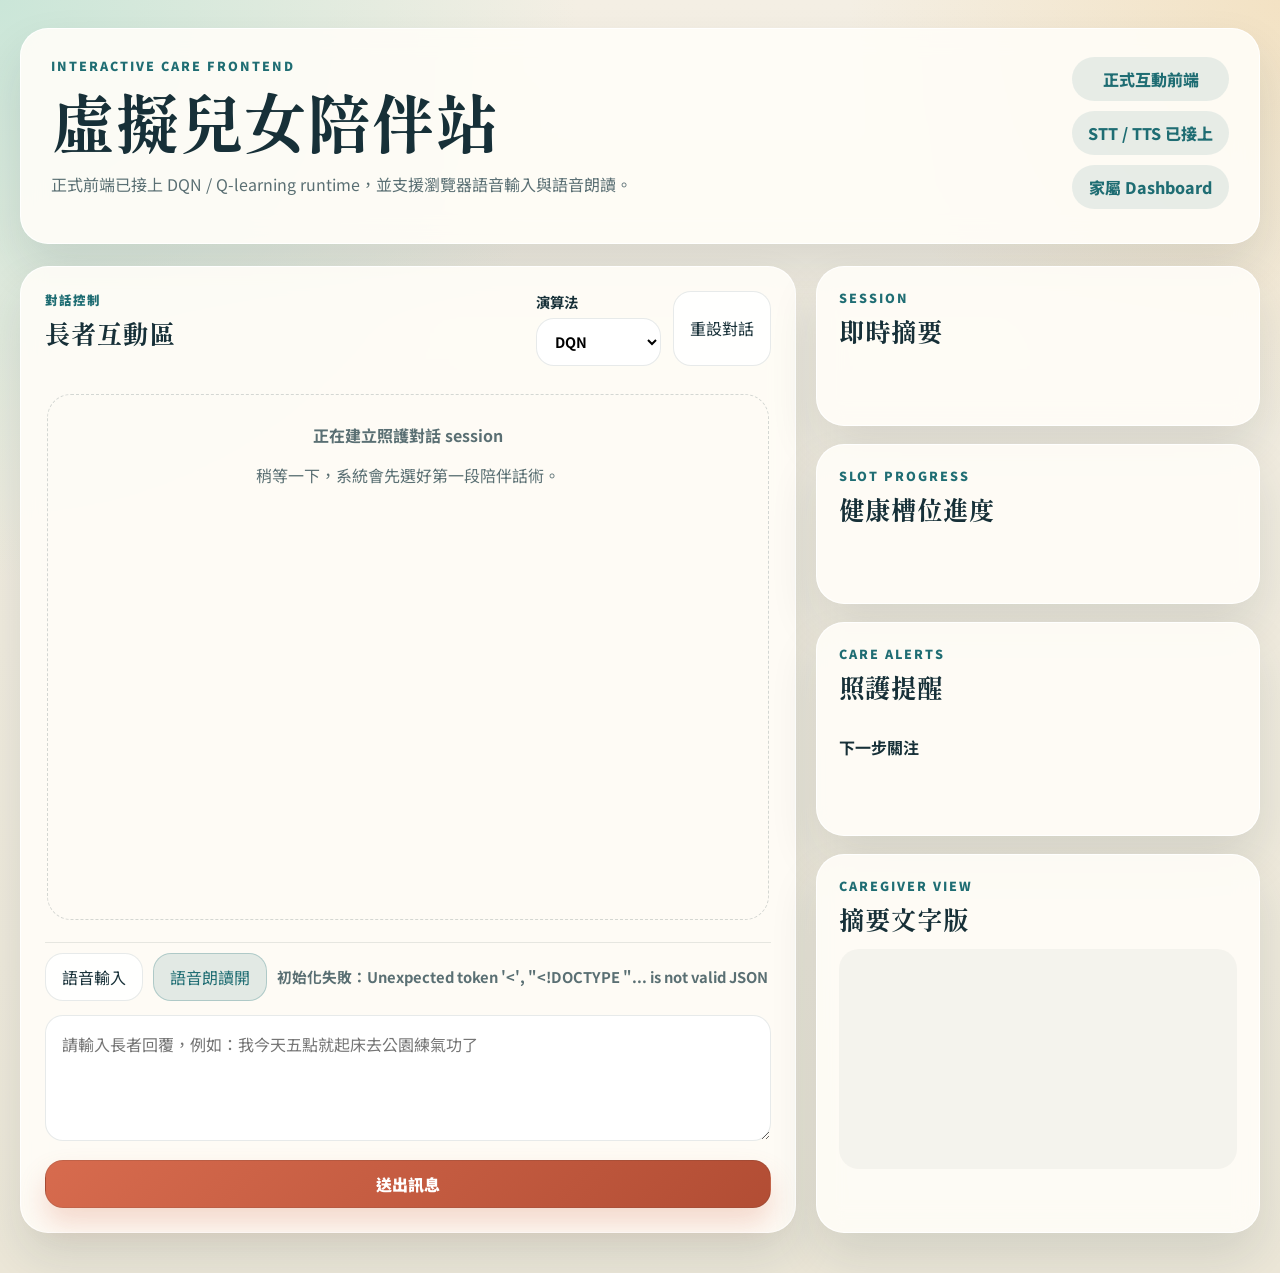
==== care_frontend/index.html @ 42ba1acb "Add interactive care frontend with voice support" ====
<!DOCTYPE html>
<html lang="zh-Hant">
<head>
  <meta charset="UTF-8">
  <meta name="viewport" content="width=device-width, initial-scale=1.0">
  <title>虛擬兒女互動照護前端</title>
  <link rel="preconnect" href="https://fonts.googleapis.com">
  <link rel="preconnect" href="https://fonts.gstatic.com" crossorigin>
  <link href="https://fonts.googleapis.com/css2?family=Noto+Sans+TC:wght@400;500;700;900&family=Shippori+Mincho+B1:wght@600;700;800&display=swap" rel="stylesheet">
  <link rel="stylesheet" href="./styles.css">
</head>
<body>
  <div class="app-shell">
    <header class="hero">
      <div>
        <p class="eyebrow">Interactive Care Frontend</p>
        <h1>虛擬兒女陪伴站</h1>
        <p class="hero-text">
          正式前端已接上 DQN / Q-learning runtime，並支援瀏覽器語音輸入與語音朗讀。
        </p>
      </div>
      <div class="hero-meta">
        <div class="meta-pill">正式互動前端</div>
        <div class="meta-pill">STT / TTS 已接上</div>
        <div class="meta-pill">家屬 Dashboard</div>
      </div>
    </header>

    <main class="layout">
      <section class="chat-panel">
        <div class="panel-head">
          <div>
            <p class="section-label">對話控制</p>
            <h2>長者互動區</h2>
          </div>
          <div class="control-cluster">
            <label class="field">
              <span>演算法</span>
              <select id="algorithm-select">
                <option value="dqn">DQN</option>
                <option value="q_learning">Q-learning</option>
              </select>
            </label>
            <button id="reset-button" class="ghost-button" type="button">重設對話</button>
          </div>
        </div>

        <div id="chat-thread" class="chat-thread" aria-live="polite"></div>

        <div class="composer">
          <div class="composer-tools">
            <button id="listen-button" class="tool-button" type="button">語音輸入</button>
            <button id="speak-toggle" class="tool-button is-active" type="button">語音朗讀開</button>
            <span id="voice-status" class="voice-status">瀏覽器語音待命</span>
          </div>
          <label class="composer-field">
            <span class="visually-hidden">長者輸入</span>
            <textarea id="message-input" rows="3" placeholder="請輸入長者回覆，例如：我今天五點就起床去公園練氣功了"></textarea>
          </label>
          <button id="send-button" class="send-button" type="button">送出訊息</button>
        </div>
      </section>

      <aside class="dashboard">
        <section class="dashboard-card">
          <p class="section-label">Session</p>
          <h2>即時摘要</h2>
          <div id="summary-cards" class="summary-grid"></div>
        </section>

        <section class="dashboard-card">
          <p class="section-label">Slot Progress</p>
          <h2>健康槽位進度</h2>
          <div id="slot-progress" class="slot-stack"></div>
        </section>

        <section class="dashboard-card">
          <p class="section-label">Care Alerts</p>
          <h2>照護提醒</h2>
          <div id="concern-list" class="chip-list"></div>
          <h3 class="subheading">下一步關注</h3>
          <div id="focus-list" class="chip-list"></div>
        </section>

        <section class="dashboard-card">
          <p class="section-label">Caregiver View</p>
          <h2>摘要文字版</h2>
          <pre id="summary-markdown" class="summary-markdown"></pre>
        </section>
      </aside>
    </main>
  </div>

  <script src="./app.js"></script>
</body>
</html>
---- care_frontend/styles.css ----
:root {
  --ink: #173038;
  --ink-soft: #5a6f73;
  --paper: #f7f4ec;
  --paper-strong: #fffdf8;
  --line: rgba(23, 48, 56, 0.1);
  --mint: #c6e5d7;
  --teal: #1f6d73;
  --sun: #efb451;
  --coral: #d76b4e;
  --shadow: 0 24px 48px rgba(23, 48, 56, 0.12);
  --radius: 28px;
}

* {
  box-sizing: border-box;
}

body {
  margin: 0;
  min-height: 100vh;
  font-family: "Noto Sans TC", sans-serif;
  color: var(--ink);
  background:
    radial-gradient(circle at top left, rgba(198, 229, 215, 0.9), transparent 32%),
    radial-gradient(circle at top right, rgba(239, 180, 81, 0.22), transparent 24%),
    linear-gradient(180deg, #f4efe4 0%, #ece7d8 100%);
}

.app-shell {
  max-width: 1480px;
  margin: 0 auto;
  padding: 28px 20px 40px;
}

.hero,
.chat-panel,
.dashboard-card {
  background: rgba(255, 253, 248, 0.9);
  border: 1px solid rgba(255, 255, 255, 0.95);
  border-radius: var(--radius);
  box-shadow: var(--shadow);
  backdrop-filter: blur(12px);
}

.hero {
  display: flex;
  justify-content: space-between;
  gap: 20px;
  padding: 28px 30px;
  margin-bottom: 22px;
}

.eyebrow,
.section-label {
  margin: 0 0 10px;
  letter-spacing: 0.16em;
  text-transform: uppercase;
  font-weight: 900;
  font-size: 0.78rem;
  color: var(--teal);
}

h1,
h2 {
  margin: 0;
  font-family: "Shippori Mincho B1", serif;
  line-height: 1.1;
}

h1 {
  font-size: clamp(2.5rem, 5vw, 4.2rem);
}

h2 {
  font-size: clamp(1.4rem, 2vw, 2rem);
}

.hero-text,
.bubble-body,
.slot-meta,
.summary-markdown,
.voice-status {
  color: var(--ink-soft);
  line-height: 1.7;
}

.hero-meta {
  display: grid;
  align-content: start;
  gap: 10px;
}

.meta-pill,
.chip {
  display: inline-flex;
  align-items: center;
  justify-content: center;
  min-height: 44px;
  padding: 0 16px;
  border-radius: 999px;
  font-weight: 800;
  background: rgba(31, 109, 115, 0.1);
  color: var(--teal);
}

.layout {
  display: grid;
  grid-template-columns: minmax(0, 1.4fr) minmax(360px, 0.8fr);
  gap: 20px;
}

.chat-panel {
  padding: 24px;
  display: grid;
  gap: 18px;
}

.panel-head {
  display: flex;
  justify-content: space-between;
  gap: 16px;
  align-items: start;
}

.control-cluster {
  display: flex;
  gap: 12px;
  flex-wrap: wrap;
  justify-content: flex-end;
}

.field {
  display: grid;
  gap: 6px;
  font-size: 0.9rem;
  font-weight: 700;
}

select,
textarea,
.ghost-button,
.tool-button,
.send-button {
  border: 1px solid var(--line);
  border-radius: 18px;
  font: inherit;
}

select {
  min-height: 48px;
  padding: 0 14px;
  background: #fff;
}

.ghost-button,
.tool-button,
.send-button {
  min-height: 48px;
  padding: 0 16px;
  cursor: pointer;
  transition: transform 180ms ease, box-shadow 180ms ease, background-color 180ms ease;
}

.ghost-button,
.tool-button {
  background: rgba(255, 255, 255, 0.9);
  color: var(--ink);
}

.send-button {
  background: linear-gradient(135deg, var(--coral), #b24d34);
  color: #fff;
  font-weight: 900;
  box-shadow: 0 16px 28px rgba(215, 107, 78, 0.24);
}

.tool-button.is-active {
  background: rgba(31, 109, 115, 0.12);
  color: var(--teal);
  border-color: rgba(31, 109, 115, 0.26);
}

.ghost-button:hover,
.tool-button:hover,
.send-button:hover,
.ghost-button:focus-visible,
.tool-button:focus-visible,
.send-button:focus-visible {
  transform: translateY(-1px);
}

.chat-thread {
  min-height: 540px;
  max-height: 66vh;
  overflow: auto;
  display: grid;
  gap: 14px;
  padding: 10px 2px 4px;
}

.bubble {
  max-width: min(88%, 720px);
  padding: 16px 18px;
  border-radius: 24px;
  border: 1px solid var(--line);
}

.bubble.assistant {
  justify-self: start;
  background:
    linear-gradient(160deg, rgba(198, 229, 215, 0.6), rgba(255, 255, 255, 0.96)),
    #fff;
}

.bubble.user {
  justify-self: end;
  background:
    linear-gradient(160deg, rgba(239, 180, 81, 0.18), rgba(255, 255, 255, 0.98)),
    #fff;
}

.bubble-meta {
  display: flex;
  gap: 8px;
  flex-wrap: wrap;
  margin-bottom: 8px;
  font-size: 0.75rem;
  font-weight: 800;
  text-transform: uppercase;
  letter-spacing: 0.08em;
  color: var(--teal);
}

.bubble-tag {
  padding: 4px 10px;
  border-radius: 999px;
  background: rgba(31, 109, 115, 0.08);
}

.composer {
  display: grid;
  gap: 14px;
  padding-top: 10px;
  border-top: 1px solid var(--line);
}

.composer-tools {
  display: flex;
  gap: 10px;
  align-items: center;
  flex-wrap: wrap;
}

.voice-status {
  font-size: 0.92rem;
  font-weight: 700;
}

.composer-field textarea {
  width: 100%;
  min-height: 126px;
  padding: 16px;
  resize: vertical;
  background: rgba(255, 255, 255, 0.96);
}

.dashboard {
  display: grid;
  gap: 18px;
}

.dashboard-card {
  padding: 22px;
}

.summary-grid {
  display: grid;
  grid-template-columns: repeat(2, minmax(0, 1fr));
  gap: 12px;
  margin-top: 18px;
}

.summary-item {
  padding: 16px;
  border-radius: 20px;
  background: rgba(31, 109, 115, 0.06);
}

.summary-item strong {
  display: block;
  margin-bottom: 6px;
  font-size: 1.7rem;
}

.slot-stack {
  display: grid;
  gap: 14px;
  margin-top: 18px;
}

.slot-card {
  padding: 14px 16px;
  border-radius: 20px;
  background: rgba(255, 255, 255, 0.88);
  border: 1px solid var(--line);
}

.slot-head {
  display: flex;
  justify-content: space-between;
  gap: 12px;
  font-weight: 800;
}

.slot-bar {
  margin: 10px 0 8px;
  height: 12px;
  border-radius: 999px;
  background: rgba(23, 48, 56, 0.08);
  overflow: hidden;
}

.slot-fill {
  height: 100%;
  border-radius: 999px;
  background: linear-gradient(90deg, var(--teal), var(--sun));
}

.chip-list {
  display: flex;
  flex-wrap: wrap;
  gap: 10px;
  margin-top: 14px;
}

.chip.is-warning {
  background: rgba(215, 107, 78, 0.12);
  color: #a5402a;
}

.chip.is-muted {
  background: rgba(90, 111, 115, 0.12);
  color: var(--ink-soft);
}

.subheading {
  margin: 20px 0 0;
  font-size: 1rem;
}

.summary-markdown {
  margin: 16px 0 0;
  padding: 16px;
  min-height: 220px;
  border-radius: 20px;
  background: rgba(23, 48, 56, 0.04);
  white-space: pre-wrap;
}

.empty-state {
  padding: 28px 20px;
  border: 1px dashed rgba(23, 48, 56, 0.18);
  border-radius: 24px;
  text-align: center;
  color: var(--ink-soft);
}

.visually-hidden {
  position: absolute;
  width: 1px;
  height: 1px;
  padding: 0;
  margin: -1px;
  overflow: hidden;
  clip: rect(0, 0, 0, 0);
  white-space: nowrap;
  border: 0;
}

@media (max-width: 1180px) {
  .layout {
    grid-template-columns: 1fr;
  }
}

@media (max-width: 760px) {
  .app-shell {
    padding: 16px 12px 28px;
  }

  .hero,
  .chat-panel,
  .dashboard-card {
    padding: 18px;
  }

  .hero {
    flex-direction: column;
  }

  .panel-head,
  .control-cluster,
  .composer-tools {
    flex-direction: column;
    align-items: stretch;
  }

  .summary-grid {
    grid-template-columns: 1fr;
  }

  .bubble {
    max-width: 100%;
  }
}
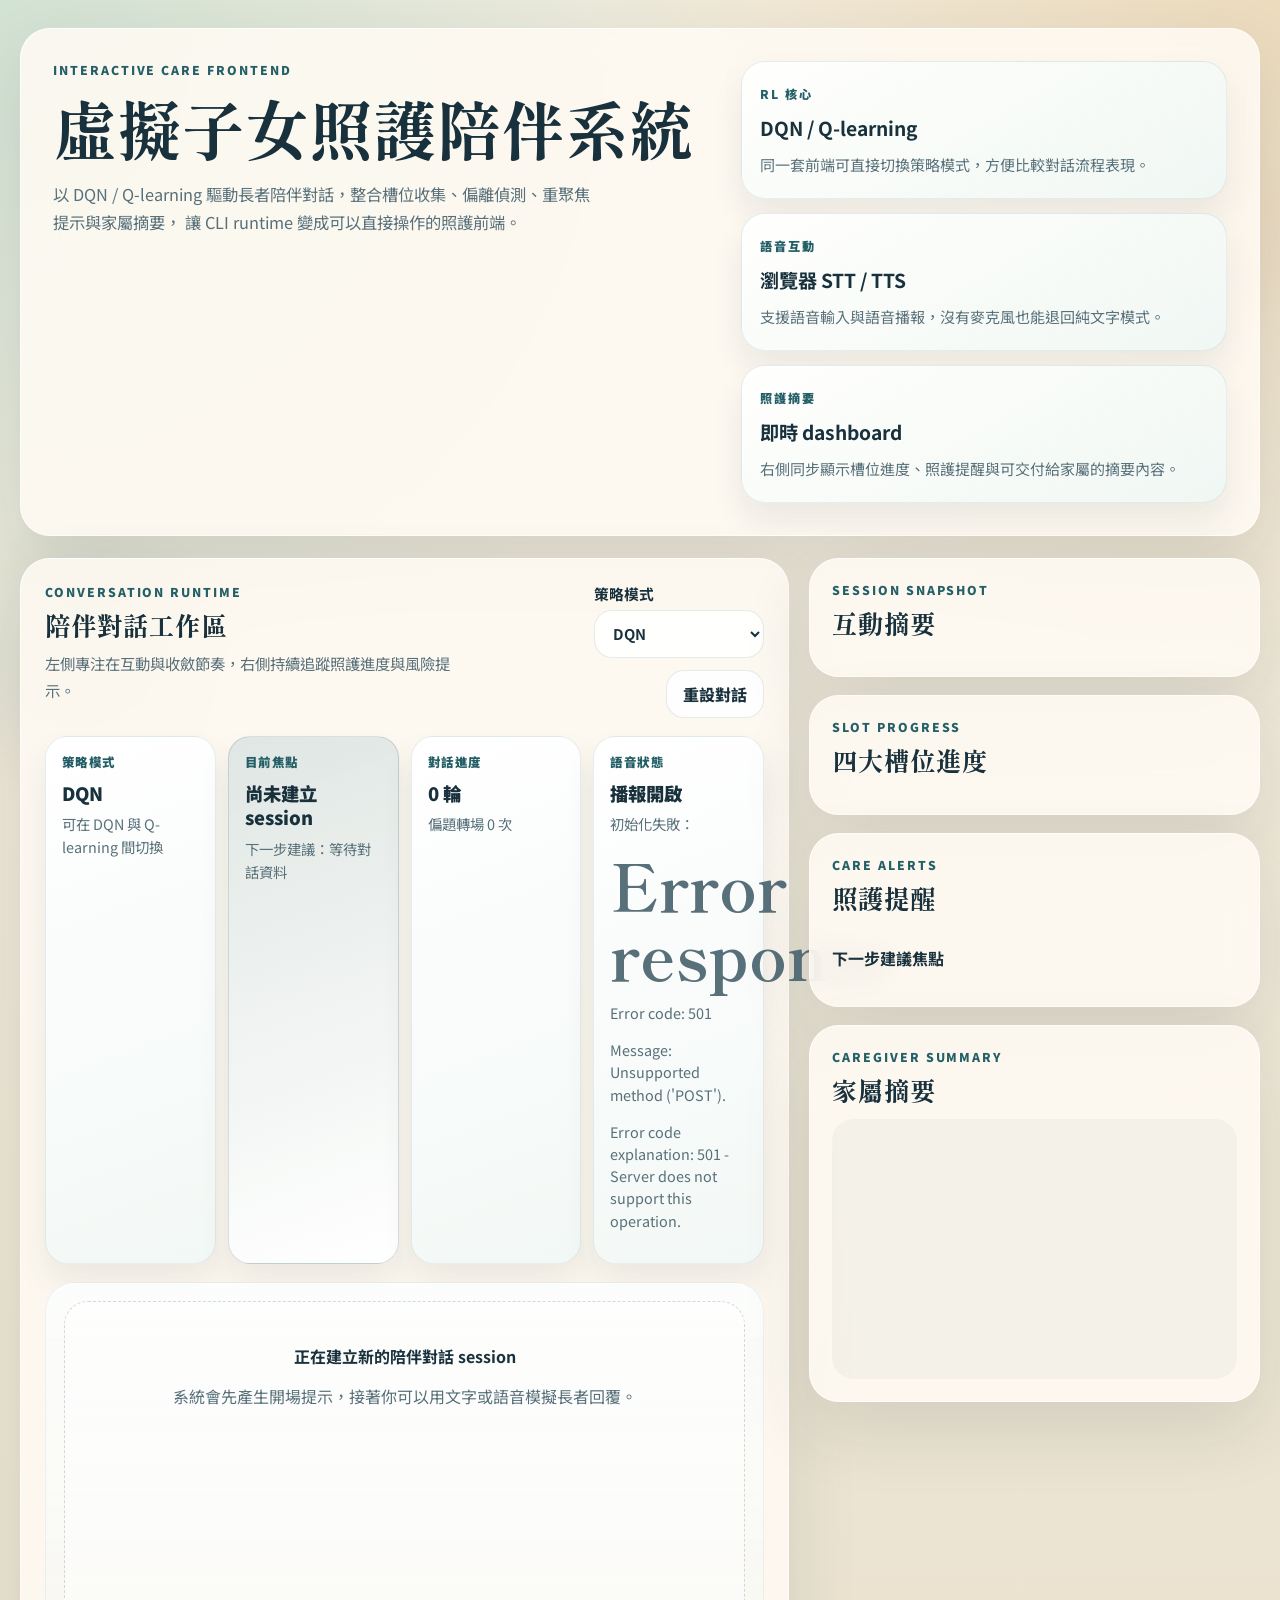
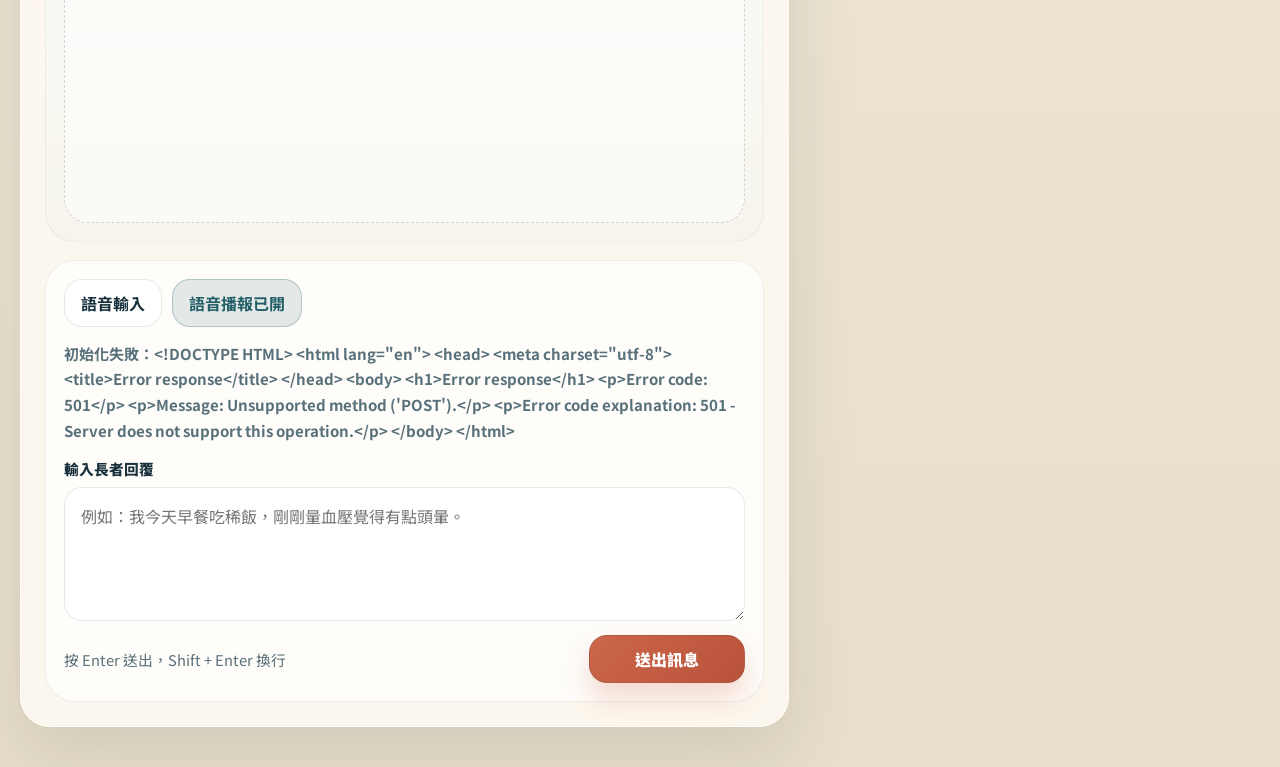
==== commit 2fef72c5: "Refine interactive care frontend layout" ====
--- a/care_frontend/index.html
+++ b/care_frontend/index.html
@@ -3,7 +3,7 @@
 <head>
   <meta charset="UTF-8">
   <meta name="viewport" content="width=device-width, initial-scale=1.0">
-  <title>虛擬兒女互動照護前端</title>
+  <title>虛擬子女照護陪伴系統</title>
   <link rel="preconnect" href="https://fonts.googleapis.com">
   <link rel="preconnect" href="https://fonts.gstatic.com" crossorigin>
   <link href="https://fonts.googleapis.com/css2?family=Noto+Sans+TC:wght@400;500;700;900&family=Shippori+Mincho+B1:wght@600;700;800&display=swap" rel="stylesheet">
@@ -12,30 +12,46 @@
 <body>
   <div class="app-shell">
     <header class="hero">
-      <div>
+      <div class="hero-copy">
         <p class="eyebrow">Interactive Care Frontend</p>
-        <h1>虛擬兒女陪伴站</h1>
+        <h1>虛擬子女照護陪伴系統</h1>
         <p class="hero-text">
-          正式前端已接上 DQN / Q-learning runtime，並支援瀏覽器語音輸入與語音朗讀。
+          以 DQN / Q-learning 驅動長者陪伴對話，整合槽位收集、偏離偵測、重聚焦提示與家屬摘要，
+          讓 CLI runtime 變成可以直接操作的照護前端。
         </p>
       </div>
-      <div class="hero-meta">
-        <div class="meta-pill">正式互動前端</div>
-        <div class="meta-pill">STT / TTS 已接上</div>
-        <div class="meta-pill">家屬 Dashboard</div>
+
+      <div class="hero-highlights">
+        <article class="highlight-card">
+          <span class="highlight-kicker">RL 核心</span>
+          <strong>DQN / Q-learning</strong>
+          <p>同一套前端可直接切換策略模式，方便比較對話流程表現。</p>
+        </article>
+        <article class="highlight-card">
+          <span class="highlight-kicker">語音互動</span>
+          <strong>瀏覽器 STT / TTS</strong>
+          <p>支援語音輸入與語音播報，沒有麥克風也能退回純文字模式。</p>
+        </article>
+        <article class="highlight-card">
+          <span class="highlight-kicker">照護摘要</span>
+          <strong>即時 dashboard</strong>
+          <p>右側同步顯示槽位進度、照護提醒與可交付給家屬的摘要內容。</p>
+        </article>
       </div>
     </header>
 
     <main class="layout">
-      <section class="chat-panel">
+      <section class="chat-panel" aria-label="互動對話區">
         <div class="panel-head">
           <div>
-            <p class="section-label">對話控制</p>
-            <h2>長者互動區</h2>
+            <p class="section-label">Conversation Runtime</p>
+            <h2>陪伴對話工作區</h2>
+            <p class="panel-text">左側專注在互動與收斂節奏，右側持續追蹤照護進度與風險提示。</p>
           </div>
+
           <div class="control-cluster">
-            <label class="field">
-              <span>演算法</span>
+            <label class="field" for="algorithm-select">
+              <span>策略模式</span>
               <select id="algorithm-select">
                 <option value="dqn">DQN</option>
                 <option value="q_learning">Q-learning</option>
@@ -45,32 +61,45 @@
           </div>
         </div>
 
+        <div id="status-band" class="status-band" aria-live="polite"></div>
+
         <div id="chat-thread" class="chat-thread" aria-live="polite"></div>
 
-        <div class="composer">
+        <form id="composer-form" class="composer">
           <div class="composer-tools">
-            <button id="listen-button" class="tool-button" type="button">語音輸入</button>
-            <button id="speak-toggle" class="tool-button is-active" type="button">語音朗讀開</button>
-            <span id="voice-status" class="voice-status">瀏覽器語音待命</span>
+            <div class="tool-group">
+              <button id="listen-button" class="tool-button" type="button" aria-label="開始或停止語音輸入">語音輸入</button>
+              <button id="speak-toggle" class="tool-button is-active" type="button">語音播報已開</button>
+            </div>
+            <span id="voice-status" class="voice-status">語音功能就緒</span>
           </div>
-          <label class="composer-field">
-            <span class="visually-hidden">長者輸入</span>
-            <textarea id="message-input" rows="3" placeholder="請輸入長者回覆，例如：我今天五點就起床去公園練氣功了"></textarea>
+
+          <label class="composer-field" for="message-input">
+            <span>輸入長者回覆</span>
+            <textarea
+              id="message-input"
+              rows="4"
+              placeholder="例如：我今天早餐吃稀飯，剛剛量血壓覺得有點頭暈。"
+            ></textarea>
           </label>
-          <button id="send-button" class="send-button" type="button">送出訊息</button>
-        </div>
+
+          <div class="composer-actions">
+            <p class="composer-note">按 Enter 送出，Shift + Enter 換行</p>
+            <button id="send-button" class="send-button" type="submit">送出訊息</button>
+          </div>
+        </form>
       </section>
 
-      <aside class="dashboard">
+      <aside class="dashboard" aria-label="照護儀表板">
         <section class="dashboard-card">
-          <p class="section-label">Session</p>
-          <h2>即時摘要</h2>
+          <p class="section-label">Session Snapshot</p>
+          <h2>互動摘要</h2>
           <div id="summary-cards" class="summary-grid"></div>
         </section>
 
         <section class="dashboard-card">
           <p class="section-label">Slot Progress</p>
-          <h2>健康槽位進度</h2>
+          <h2>四大槽位進度</h2>
           <div id="slot-progress" class="slot-stack"></div>
         </section>
 
@@ -78,13 +107,13 @@
           <p class="section-label">Care Alerts</p>
           <h2>照護提醒</h2>
           <div id="concern-list" class="chip-list"></div>
-          <h3 class="subheading">下一步關注</h3>
+          <h3 class="subheading">下一步建議焦點</h3>
           <div id="focus-list" class="chip-list"></div>
         </section>
 
         <section class="dashboard-card">
-          <p class="section-label">Caregiver View</p>
-          <h2>摘要文字版</h2>
+          <p class="section-label">Caregiver Summary</p>
+          <h2>家屬摘要</h2>
           <pre id="summary-markdown" class="summary-markdown"></pre>
         </section>
       </aside>
--- a/care_frontend/styles.css
+++ b/care_frontend/styles.css
@@ -1,19 +1,32 @@
 :root {
-  --ink: #173038;
-  --ink-soft: #5a6f73;
-  --paper: #f7f4ec;
-  --paper-strong: #fffdf8;
-  --line: rgba(23, 48, 56, 0.1);
-  --mint: #c6e5d7;
-  --teal: #1f6d73;
-  --sun: #efb451;
-  --coral: #d76b4e;
-  --shadow: 0 24px 48px rgba(23, 48, 56, 0.12);
-  --radius: 28px;
+  --bg: #f2ecde;
+  --bg-deep: #e8dfca;
+  --surface: rgba(255, 251, 244, 0.86);
+  --surface-strong: #fffdf8;
+  --surface-tint: rgba(242, 248, 245, 0.92);
+  --ink: #18313c;
+  --ink-soft: #58707a;
+  --teal: #245f67;
+  --teal-deep: #153f46;
+  --sage: #cfe1d2;
+  --amber: #d79d45;
+  --coral: #cb674a;
+  --line: rgba(24, 49, 60, 0.1);
+  --line-strong: rgba(24, 49, 60, 0.16);
+  --shadow-lg: 0 28px 70px rgba(24, 49, 60, 0.12);
+  --shadow-md: 0 18px 32px rgba(24, 49, 60, 0.08);
+  --radius-xl: 30px;
+  --radius-lg: 24px;
+  --radius-md: 18px;
+  --radius-sm: 14px;
 }
 
 * {
   box-sizing: border-box;
+}
+
+html {
+  color-scheme: light;
 }
 
 body {
@@ -22,13 +35,42 @@
   font-family: "Noto Sans TC", sans-serif;
   color: var(--ink);
   background:
-    radial-gradient(circle at top left, rgba(198, 229, 215, 0.9), transparent 32%),
-    radial-gradient(circle at top right, rgba(239, 180, 81, 0.22), transparent 24%),
-    linear-gradient(180deg, #f4efe4 0%, #ece7d8 100%);
+    radial-gradient(circle at 0% 0%, rgba(207, 225, 210, 0.92), transparent 28%),
+    radial-gradient(circle at 100% 0%, rgba(215, 157, 69, 0.22), transparent 26%),
+    linear-gradient(180deg, var(--bg) 0%, var(--bg-deep) 100%);
+}
+
+body::before,
+body::after {
+  content: "";
+  position: fixed;
+  inset: auto;
+  pointer-events: none;
+  z-index: 0;
+}
+
+body::before {
+  top: 120px;
+  right: -40px;
+  width: 240px;
+  height: 240px;
+  border-radius: 50%;
+  background: radial-gradient(circle, rgba(203, 103, 74, 0.08), transparent 68%);
+}
+
+body::after {
+  bottom: 80px;
+  left: -80px;
+  width: 320px;
+  height: 320px;
+  border-radius: 50%;
+  background: radial-gradient(circle, rgba(36, 95, 103, 0.08), transparent 70%);
 }
 
 .app-shell {
-  max-width: 1480px;
+  position: relative;
+  z-index: 1;
+  max-width: 1460px;
   margin: 0 auto;
   padding: 28px 20px 40px;
 }
@@ -36,28 +78,34 @@
 .hero,
 .chat-panel,
 .dashboard-card {
-  background: rgba(255, 253, 248, 0.9);
-  border: 1px solid rgba(255, 255, 255, 0.95);
-  border-radius: var(--radius);
-  box-shadow: var(--shadow);
-  backdrop-filter: blur(12px);
+  border: 1px solid rgba(255, 255, 255, 0.72);
+  border-radius: var(--radius-xl);
+  background: var(--surface);
+  box-shadow: var(--shadow-lg);
+  backdrop-filter: blur(16px);
 }
 
 .hero {
-  display: flex;
-  justify-content: space-between;
-  gap: 20px;
-  padding: 28px 30px;
+  display: grid;
+  grid-template-columns: minmax(0, 1.3fr) minmax(360px, 0.95fr);
+  gap: 24px;
+  padding: 32px;
   margin-bottom: 22px;
+  overflow: hidden;
+}
+
+.hero-copy {
+  max-width: 760px;
 }
 
 .eyebrow,
-.section-label {
-  margin: 0 0 10px;
+.section-label,
+.highlight-kicker {
+  margin: 0;
   letter-spacing: 0.16em;
   text-transform: uppercase;
   font-weight: 900;
-  font-size: 0.78rem;
+  font-size: 0.76rem;
   color: var(--teal);
 }
 
@@ -65,49 +113,69 @@
 h2 {
   margin: 0;
   font-family: "Shippori Mincho B1", serif;
-  line-height: 1.1;
+  line-height: 1.08;
 }
 
 h1 {
-  font-size: clamp(2.5rem, 5vw, 4.2rem);
+  margin-top: 14px;
+  font-size: clamp(2.6rem, 5vw, 4.4rem);
 }
 
 h2 {
-  font-size: clamp(1.4rem, 2vw, 2rem);
+  margin-top: 10px;
+  font-size: clamp(1.55rem, 2vw, 2.15rem);
 }
 
 .hero-text,
+.panel-text,
 .bubble-body,
 .slot-meta,
 .summary-markdown,
-.voice-status {
+.voice-status,
+.highlight-card p,
+.summary-item span {
   color: var(--ink-soft);
-  line-height: 1.7;
-}
-
-.hero-meta {
-  display: grid;
+  line-height: 1.72;
+}
+
+.hero-text {
+  max-width: 60ch;
+  margin: 18px 0 0;
+  font-size: 1.02rem;
+}
+
+.hero-highlights {
+  display: grid;
+  gap: 14px;
   align-content: start;
-  gap: 10px;
-}
-
-.meta-pill,
-.chip {
-  display: inline-flex;
-  align-items: center;
-  justify-content: center;
-  min-height: 44px;
-  padding: 0 16px;
-  border-radius: 999px;
-  font-weight: 800;
-  background: rgba(31, 109, 115, 0.1);
-  color: var(--teal);
+}
+
+.highlight-card {
+  padding: 18px 18px 20px;
+  border-radius: var(--radius-lg);
+  background:
+    linear-gradient(150deg, rgba(255, 255, 255, 0.82), rgba(240, 247, 243, 0.96)),
+    var(--surface-strong);
+  border: 1px solid rgba(36, 95, 103, 0.1);
+  box-shadow: var(--shadow-md);
+}
+
+.highlight-card strong {
+  display: block;
+  margin-top: 10px;
+  font-size: 1.2rem;
+}
+
+.highlight-card p {
+  margin: 10px 0 0;
+  font-size: 0.94rem;
 }
 
 .layout {
   display: grid;
-  grid-template-columns: minmax(0, 1.4fr) minmax(360px, 0.8fr);
+  grid-template-columns: minmax(0, 1.45fr) minmax(350px, 0.85fr);
   gap: 20px;
+  align-items: start;
 }
 
 .chat-panel {
@@ -119,8 +187,14 @@
 .panel-head {
   display: flex;
   justify-content: space-between;
+  align-items: start;
   gap: 16px;
-  align-items: start;
+}
+
+.panel-text {
+  margin: 12px 0 0;
+  max-width: 52ch;
+  font-size: 0.96rem;
 }
 
 .control-cluster {
@@ -128,12 +202,13 @@
   gap: 12px;
   flex-wrap: wrap;
   justify-content: flex-end;
+  align-items: end;
 }
 
 .field {
   display: grid;
   gap: 6px;
-  font-size: 0.9rem;
+  font-size: 0.92rem;
   font-weight: 700;
 }
 
@@ -143,23 +218,30 @@
 .tool-button,
 .send-button {
   border: 1px solid var(--line);
-  border-radius: 18px;
+  border-radius: var(--radius-md);
   font: inherit;
 }
 
-select {
-  min-height: 48px;
-  padding: 0 14px;
-  background: #fff;
-}
-
+select,
 .ghost-button,
 .tool-button,
 .send-button {
   min-height: 48px;
+}
+
+select {
+  min-width: 170px;
+  padding: 0 14px;
+  background: rgba(255, 255, 255, 0.98);
+  color: var(--ink);
+}
+
+.ghost-button,
+.tool-button,
+.send-button {
   padding: 0 16px;
   cursor: pointer;
-  transition: transform 180ms ease, box-shadow 180ms ease, background-color 180ms ease;
+  transition: transform 180ms ease, box-shadow 180ms ease, border-color 180ms ease, background-color 180ms ease;
 }
 
 .ghost-button,
@@ -168,17 +250,26 @@
   color: var(--ink);
 }
 
+.ghost-button {
+  font-weight: 800;
+}
+
+.tool-button {
+  font-weight: 700;
+}
+
+.tool-button.is-active {
+  background: rgba(36, 95, 103, 0.12);
+  color: var(--teal);
+  border-color: rgba(36, 95, 103, 0.28);
+}
+
 .send-button {
-  background: linear-gradient(135deg, var(--coral), #b24d34);
+  min-width: 156px;
+  background: linear-gradient(135deg, var(--coral), #b9523a);
   color: #fff;
   font-weight: 900;
-  box-shadow: 0 16px 28px rgba(215, 107, 78, 0.24);
-}
-
-.tool-button.is-active {
-  background: rgba(31, 109, 115, 0.12);
-  color: var(--teal);
-  border-color: rgba(31, 109, 115, 0.26);
+  box-shadow: 0 16px 28px rgba(203, 103, 74, 0.24);
 }
 
 .ghost-button:hover,
@@ -188,15 +279,91 @@
 .tool-button:focus-visible,
 .send-button:focus-visible {
   transform: translateY(-1px);
+  box-shadow: 0 12px 24px rgba(24, 49, 60, 0.08);
+}
+
+select:focus-visible,
+textarea:focus-visible,
+.ghost-button:focus-visible,
+.tool-button:focus-visible,
+.send-button:focus-visible {
+  outline: 3px solid rgba(36, 95, 103, 0.18);
+  outline-offset: 2px;
+}
+
+.ghost-button:disabled,
+.tool-button:disabled,
+.send-button:disabled,
+select:disabled,
+textarea:disabled {
+  cursor: not-allowed;
+  opacity: 0.6;
+  transform: none;
+  box-shadow: none;
+}
+
+.status-band {
+  display: grid;
+  grid-template-columns: repeat(4, minmax(0, 1fr));
+  gap: 12px;
+}
+
+.status-card {
+  min-height: 110px;
+  padding: 16px;
+  border-radius: 22px;
+  border: 1px solid rgba(36, 95, 103, 0.1);
+  background:
+    linear-gradient(160deg, rgba(255, 255, 255, 0.96), rgba(242, 248, 245, 0.96)),
+    var(--surface-strong);
+  box-shadow: var(--shadow-md);
+}
+
+.status-card.is-emphasis {
+  background:
+    linear-gradient(160deg, rgba(36, 95, 103, 0.14), rgba(255, 255, 255, 0.96)),
+    var(--surface-strong);
+  border-color: rgba(36, 95, 103, 0.18);
+}
+
+.status-label {
+  display: block;
+  font-size: 0.78rem;
+  font-weight: 900;
+  letter-spacing: 0.12em;
+  text-transform: uppercase;
+  color: var(--teal);
+}
+
+.status-value {
+  display: block;
+  margin-top: 10px;
+  font-size: 1.15rem;
+  font-weight: 900;
+  line-height: 1.35;
+}
+
+.status-detail {
+  display: block;
+  margin-top: 8px;
+  color: var(--ink-soft);
+  line-height: 1.55;
+  font-size: 0.9rem;
 }
 
 .chat-thread {
-  min-height: 540px;
-  max-height: 66vh;
+  min-height: 560px;
+  max-height: 67vh;
   overflow: auto;
   display: grid;
   gap: 14px;
-  padding: 10px 2px 4px;
+  padding: 18px;
+  border-radius: var(--radius-xl);
+  background:
+    linear-gradient(180deg, rgba(255, 255, 255, 0.76), rgba(247, 244, 236, 0.9)),
+    var(--surface-tint);
+  border: 1px solid rgba(24, 49, 60, 0.06);
+  box-shadow: inset 0 1px 0 rgba(255, 255, 255, 0.9);
 }
 
 .bubble {
@@ -204,70 +371,105 @@
   padding: 16px 18px;
   border-radius: 24px;
   border: 1px solid var(--line);
+  box-shadow: 0 12px 24px rgba(24, 49, 60, 0.05);
 }
 
 .bubble.assistant {
   justify-self: start;
   background:
-    linear-gradient(160deg, rgba(198, 229, 215, 0.6), rgba(255, 255, 255, 0.96)),
+    linear-gradient(160deg, rgba(207, 225, 210, 0.54), rgba(255, 255, 255, 0.96)),
     #fff;
 }
 
 .bubble.user {
   justify-self: end;
   background:
-    linear-gradient(160deg, rgba(239, 180, 81, 0.18), rgba(255, 255, 255, 0.98)),
+    linear-gradient(160deg, rgba(215, 157, 69, 0.18), rgba(255, 255, 255, 0.98)),
     #fff;
 }
 
 .bubble-meta {
   display: flex;
+  flex-wrap: wrap;
   gap: 8px;
+  margin-bottom: 10px;
+}
+
+.bubble-tag {
+  display: inline-flex;
+  align-items: center;
+  min-height: 28px;
+  padding: 0 10px;
+  border-radius: 999px;
+  background: rgba(36, 95, 103, 0.08);
+  color: var(--teal);
+  font-size: 0.74rem;
+  font-weight: 800;
+  letter-spacing: 0.04em;
+}
+
+.bubble-body {
+  white-space: pre-wrap;
+}
+
+.composer {
+  display: grid;
+  gap: 14px;
+  padding: 18px;
+  border-radius: var(--radius-xl);
+  background: rgba(255, 255, 255, 0.72);
+  border: 1px solid rgba(24, 49, 60, 0.08);
+}
+
+.composer-tools,
+.composer-actions {
+  display: flex;
+  align-items: center;
+  justify-content: space-between;
+  gap: 14px;
   flex-wrap: wrap;
-  margin-bottom: 8px;
-  font-size: 0.75rem;
-  font-weight: 800;
-  text-transform: uppercase;
-  letter-spacing: 0.08em;
-  color: var(--teal);
-}
-
-.bubble-tag {
-  padding: 4px 10px;
-  border-radius: 999px;
-  background: rgba(31, 109, 115, 0.08);
-}
-
-.composer {
-  display: grid;
-  gap: 14px;
-  padding-top: 10px;
-  border-top: 1px solid var(--line);
-}
-
-.composer-tools {
+}
+
+.tool-group {
   display: flex;
   gap: 10px;
-  align-items: center;
   flex-wrap: wrap;
 }
 
 .voice-status {
+  font-size: 0.94rem;
+  font-weight: 700;
+}
+
+.composer-field {
+  display: grid;
+  gap: 8px;
+}
+
+.composer-field span {
   font-size: 0.92rem;
-  font-weight: 700;
+  font-weight: 800;
 }
 
 .composer-field textarea {
   width: 100%;
-  min-height: 126px;
+  min-height: 134px;
   padding: 16px;
   resize: vertical;
   background: rgba(255, 255, 255, 0.96);
+  color: var(--ink);
+}
+
+.composer-note {
+  margin: 0;
+  color: var(--ink-soft);
+  font-size: 0.92rem;
 }
 
 .dashboard {
   display: grid;
   gap: 18px;
+  align-content: start;
 }
 
 .dashboard-card {
@@ -284,13 +486,22 @@
 .summary-item {
   padding: 16px;
   border-radius: 20px;
-  background: rgba(31, 109, 115, 0.06);
+  background:
+    linear-gradient(180deg, rgba(36, 95, 103, 0.08), rgba(255, 255, 255, 0.9)),
+    var(--surface-strong);
+  border: 1px solid rgba(24, 49, 60, 0.06);
 }
 
 .summary-item strong {
   display: block;
-  margin-bottom: 6px;
-  font-size: 1.7rem;
+  font-size: 1.55rem;
+  line-height: 1.2;
+}
+
+.summary-item span {
+  display: block;
+  margin-top: 6px;
+  font-size: 0.92rem;
 }
 
 .slot-stack {
@@ -300,31 +511,32 @@
 }
 
 .slot-card {
-  padding: 14px 16px;
-  border-radius: 20px;
+  padding: 16px;
+  border-radius: 22px;
   background: rgba(255, 255, 255, 0.88);
   border: 1px solid var(--line);
+  box-shadow: 0 10px 20px rgba(24, 49, 60, 0.04);
 }
 
 .slot-head {
   display: flex;
   justify-content: space-between;
   gap: 12px;
-  font-weight: 800;
+  font-weight: 900;
 }
 
 .slot-bar {
-  margin: 10px 0 8px;
+  margin: 12px 0 10px;
   height: 12px;
   border-radius: 999px;
-  background: rgba(23, 48, 56, 0.08);
+  background: rgba(24, 49, 60, 0.08);
   overflow: hidden;
 }
 
 .slot-fill {
   height: 100%;
   border-radius: 999px;
-  background: linear-gradient(90deg, var(--teal), var(--sun));
+  background: linear-gradient(90deg, var(--teal), var(--amber));
 }
 
 .chip-list {
@@ -334,13 +546,23 @@
   margin-top: 14px;
 }
 
+.chip {
+  display: inline-flex;
+  align-items: center;
+  min-height: 40px;
+  padding: 0 14px;
+  border-radius: 999px;
+  font-weight: 800;
+  line-height: 1.4;
+}
+
 .chip.is-warning {
-  background: rgba(215, 107, 78, 0.12);
-  color: #a5402a;
+  background: rgba(203, 103, 74, 0.12);
+  color: #9b3d25;
 }
 
 .chip.is-muted {
-  background: rgba(90, 111, 115, 0.12);
+  background: rgba(88, 112, 122, 0.12);
   color: var(--ink-soft);
 }
 
@@ -351,19 +573,28 @@
 
 .summary-markdown {
   margin: 16px 0 0;
-  padding: 16px;
-  min-height: 220px;
-  border-radius: 20px;
-  background: rgba(23, 48, 56, 0.04);
+  min-height: 260px;
+  padding: 18px;
+  border-radius: 22px;
+  background: rgba(24, 49, 60, 0.04);
   white-space: pre-wrap;
+  font-family: "Noto Sans TC", sans-serif;
+  font-size: 0.94rem;
 }
 
 .empty-state {
-  padding: 28px 20px;
-  border: 1px dashed rgba(23, 48, 56, 0.18);
+  padding: 42px 20px;
+  border: 1px dashed rgba(24, 49, 60, 0.18);
   border-radius: 24px;
   text-align: center;
   color: var(--ink-soft);
+  background: rgba(255, 255, 255, 0.48);
+}
+
+.empty-state strong {
+  display: block;
+  margin-bottom: 8px;
+  color: var(--ink);
 }
 
 .visually-hidden {
@@ -378,8 +609,18 @@
   border: 0;
 }
 
-@media (max-width: 1180px) {
+@media (max-width: 1240px) {
   .layout {
+    grid-template-columns: 1fr;
+  }
+
+  .status-band {
+    grid-template-columns: repeat(2, minmax(0, 1fr));
+  }
+}
+
+@media (max-width: 980px) {
+  .hero {
     grid-template-columns: 1fr;
   }
 }
@@ -395,22 +636,39 @@
     padding: 18px;
   }
 
-  .hero {
-    flex-direction: column;
-  }
-
   .panel-head,
   .control-cluster,
-  .composer-tools {
+  .composer-tools,
+  .composer-actions {
     flex-direction: column;
     align-items: stretch;
   }
 
+  .status-band,
   .summary-grid {
     grid-template-columns: 1fr;
   }
 
+  .chat-thread {
+    min-height: 460px;
+    padding: 14px;
+  }
+
   .bubble {
     max-width: 100%;
   }
-}
+
+  .send-button {
+    width: 100%;
+  }
+}
+
+@media (prefers-reduced-motion: reduce) {
+  *,
+  *::before,
+  *::after {
+    scroll-behavior: auto !important;
+    transition-duration: 0s !important;
+    animation-duration: 0s !important;
+  }
+}
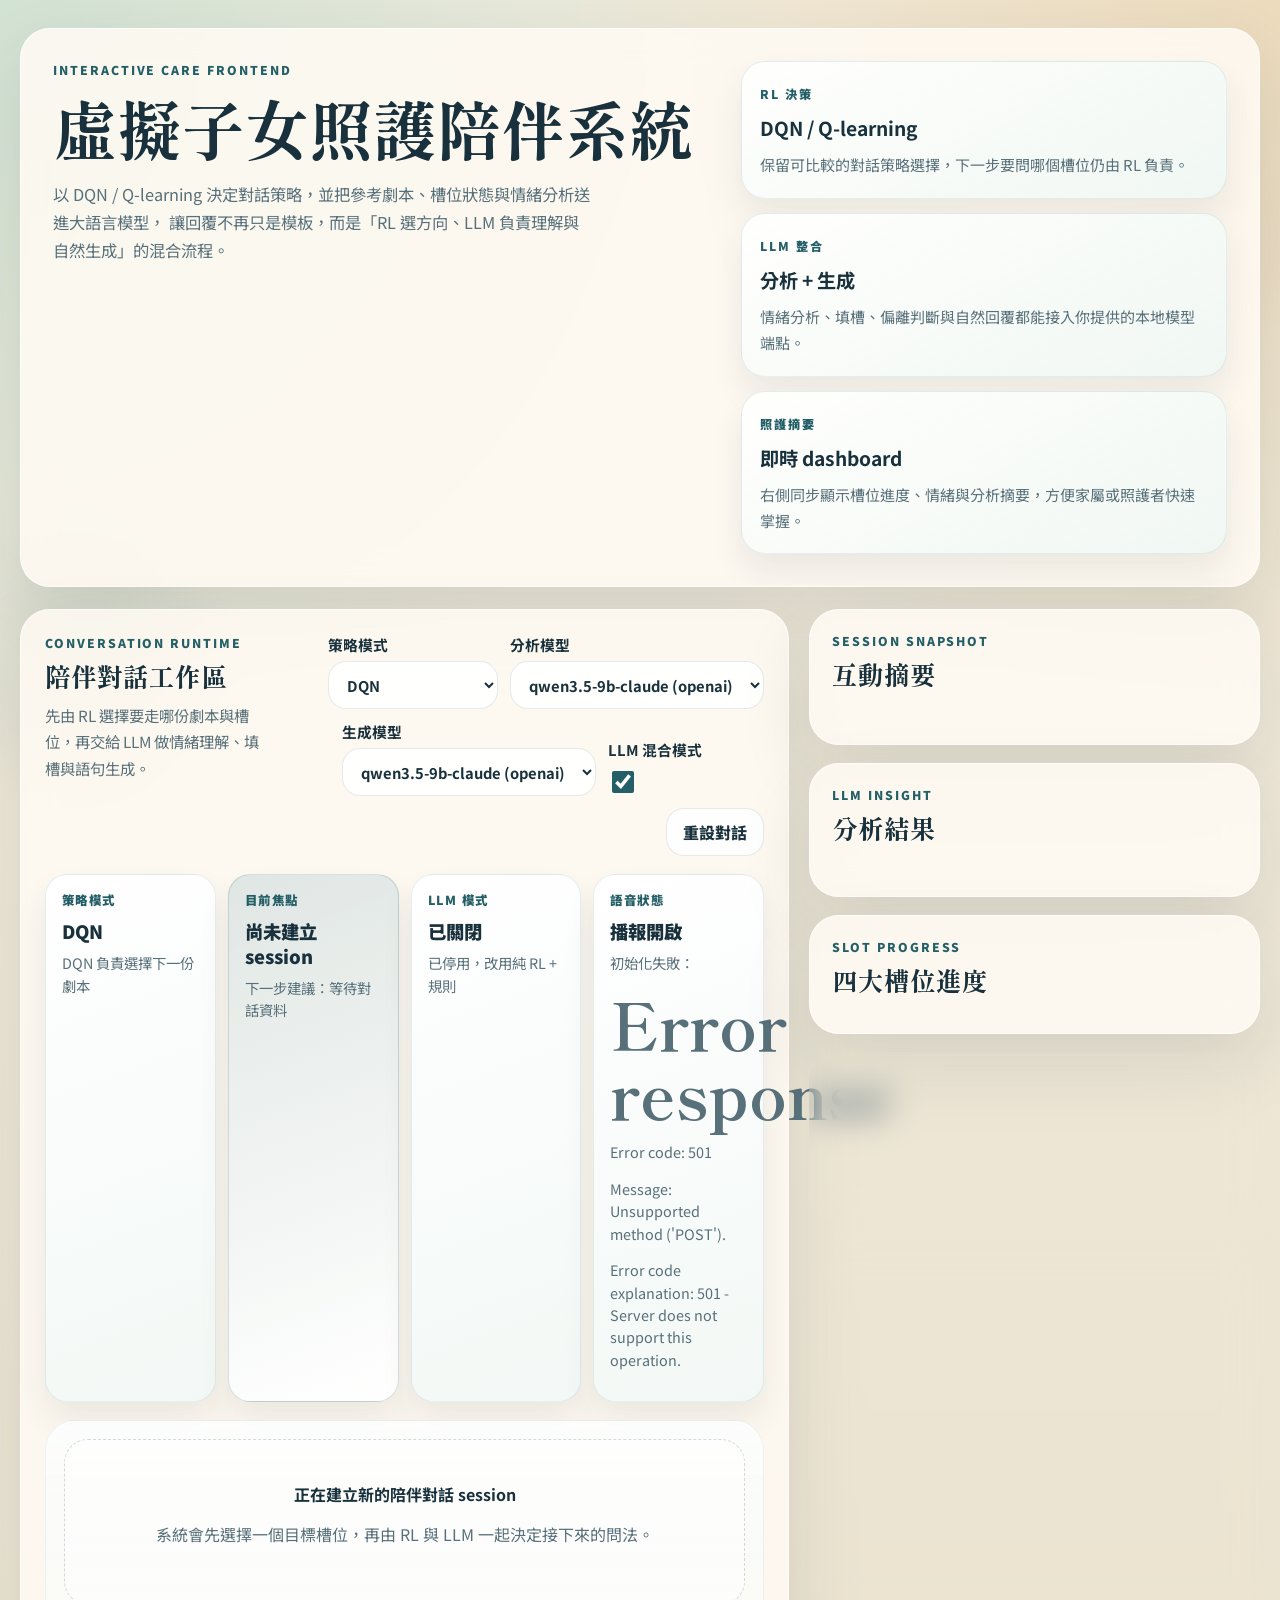
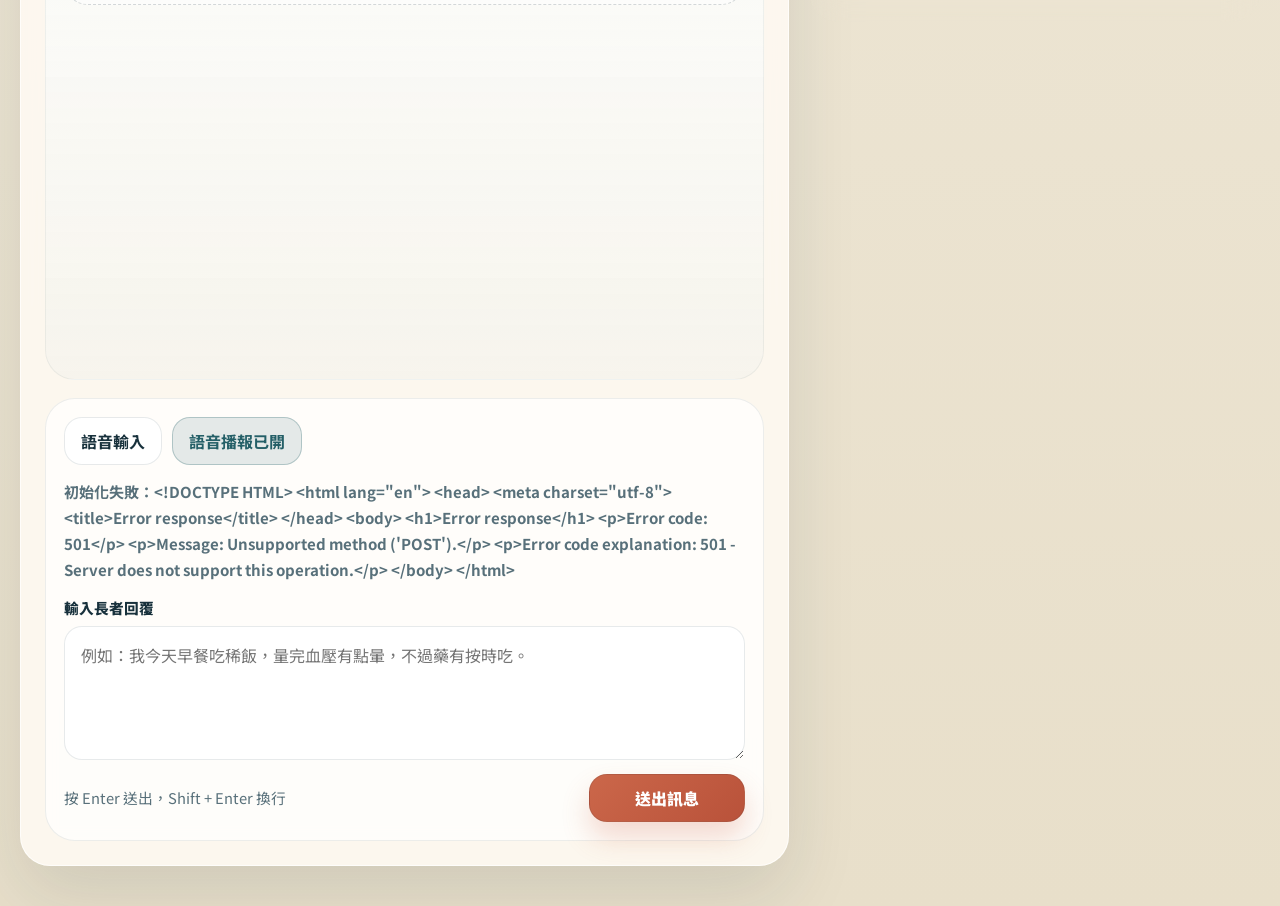
==== commit 23dcbb6e: "Integrate hybrid LLM dialogue flow" ====
--- a/care_frontend/index.html
+++ b/care_frontend/index.html
@@ -16,26 +16,26 @@
         <p class="eyebrow">Interactive Care Frontend</p>
         <h1>虛擬子女照護陪伴系統</h1>
         <p class="hero-text">
-          以 DQN / Q-learning 驅動長者陪伴對話，整合槽位收集、偏離偵測、重聚焦提示與家屬摘要，
-          讓 CLI runtime 變成可以直接操作的照護前端。
+          以 DQN / Q-learning 決定對話策略，並把參考劇本、槽位狀態與情緒分析送進大語言模型，
+          讓回覆不再只是模板，而是「RL 選方向、LLM 負責理解與自然生成」的混合流程。
         </p>
       </div>
 
       <div class="hero-highlights">
         <article class="highlight-card">
-          <span class="highlight-kicker">RL 核心</span>
+          <span class="highlight-kicker">RL 決策</span>
           <strong>DQN / Q-learning</strong>
-          <p>同一套前端可直接切換策略模式，方便比較對話流程表現。</p>
+          <p>保留可比較的對話策略選擇，下一步要問哪個槽位仍由 RL 負責。</p>
         </article>
         <article class="highlight-card">
-          <span class="highlight-kicker">語音互動</span>
-          <strong>瀏覽器 STT / TTS</strong>
-          <p>支援語音輸入與語音播報，沒有麥克風也能退回純文字模式。</p>
+          <span class="highlight-kicker">LLM 整合</span>
+          <strong>分析 + 生成</strong>
+          <p>情緒分析、填槽、偏離判斷與自然回覆都能接入你提供的本地模型端點。</p>
         </article>
         <article class="highlight-card">
           <span class="highlight-kicker">照護摘要</span>
           <strong>即時 dashboard</strong>
-          <p>右側同步顯示槽位進度、照護提醒與可交付給家屬的摘要內容。</p>
+          <p>右側同步顯示槽位進度、情緒與分析摘要，方便家屬或照護者快速掌握。</p>
         </article>
       </div>
     </header>
@@ -46,7 +46,7 @@
           <div>
             <p class="section-label">Conversation Runtime</p>
             <h2>陪伴對話工作區</h2>
-            <p class="panel-text">左側專注在互動與收斂節奏，右側持續追蹤照護進度與風險提示。</p>
+            <p class="panel-text">先由 RL 選擇要走哪份劇本與槽位，再交給 LLM 做情緒理解、填槽與語句生成。</p>
           </div>
 
           <div class="control-cluster">
@@ -57,6 +57,22 @@
                 <option value="q_learning">Q-learning</option>
               </select>
             </label>
+
+            <label class="field" for="analysis-preset-select">
+              <span>分析模型</span>
+              <select id="analysis-preset-select"></select>
+            </label>
+
+            <label class="field" for="generation-preset-select">
+              <span>生成模型</span>
+              <select id="generation-preset-select"></select>
+            </label>
+
+            <label class="toggle-field" for="llm-enabled-checkbox">
+              <span>LLM 混合模式</span>
+              <input id="llm-enabled-checkbox" class="toggle-input" type="checkbox" checked>
+            </label>
+
             <button id="reset-button" class="ghost-button" type="button">重設對話</button>
           </div>
         </div>
@@ -79,7 +95,7 @@
             <textarea
               id="message-input"
               rows="4"
-              placeholder="例如：我今天早餐吃稀飯，剛剛量血壓覺得有點頭暈。"
+              placeholder="例如：我今天早餐吃稀飯，量完血壓有點暈，不過藥有按時吃。"
             ></textarea>
           </label>
 
@@ -95,6 +111,14 @@
           <p class="section-label">Session Snapshot</p>
           <h2>互動摘要</h2>
           <div id="summary-cards" class="summary-grid"></div>
+          <div id="llm-overview" class="llm-overview"></div>
+        </section>
+
+        <section class="dashboard-card">
+          <p class="section-label">LLM Insight</p>
+          <h2>分析結果</h2>
+          <div id="emotion-panel" class="emotion-panel"></div>
+          <p id="analysis-summary" class="analysis-note"></p>
         </section>
 
         <section class="dashboard-card">
--- a/care_frontend/styles.css
+++ b/care_frontend/styles.css
@@ -212,6 +212,20 @@
   font-weight: 700;
 }
 
+.toggle-field {
+  display: grid;
+  gap: 8px;
+  min-width: 156px;
+  font-size: 0.92rem;
+  font-weight: 700;
+}
+
+.toggle-input {
+  width: 22px;
+  height: 22px;
+  accent-color: var(--teal);
+}
+
 select,
 textarea,
 .ghost-button,
@@ -357,6 +371,8 @@
   overflow: auto;
   display: grid;
   gap: 14px;
+  align-content: start;
+  grid-auto-rows: max-content;
   padding: 18px;
   border-radius: var(--radius-xl);
   background:
@@ -371,6 +387,7 @@
   padding: 16px 18px;
   border-radius: 24px;
   border: 1px solid var(--line);
+  align-self: start;
   box-shadow: 0 12px 24px rgba(24, 49, 60, 0.05);
 }
 
@@ -483,6 +500,13 @@
   margin-top: 18px;
 }
 
+.llm-overview {
+  display: flex;
+  flex-wrap: wrap;
+  gap: 10px;
+  margin-top: 16px;
+}
+
 .summary-item {
   padding: 16px;
   border-radius: 20px;
@@ -507,6 +531,13 @@
 .slot-stack {
   display: grid;
   gap: 14px;
+  margin-top: 18px;
+}
+
+.emotion-panel {
+  display: grid;
+  grid-template-columns: repeat(2, minmax(0, 1fr));
+  gap: 12px;
   margin-top: 18px;
 }
 
@@ -582,6 +613,12 @@
   font-size: 0.94rem;
 }
 
+.analysis-note {
+  margin: 14px 0 0;
+  color: var(--ink-soft);
+  line-height: 1.72;
+}
+
 .empty-state {
   padding: 42px 20px;
   border: 1px dashed rgba(24, 49, 60, 0.18);
@@ -589,6 +626,7 @@
   text-align: center;
   color: var(--ink-soft);
   background: rgba(255, 255, 255, 0.48);
+  align-self: center;
 }
 
 .empty-state strong {
@@ -645,7 +683,8 @@
   }
 
   .status-band,
-  .summary-grid {
+  .summary-grid,
+  .emotion-panel {
     grid-template-columns: 1fr;
   }
 
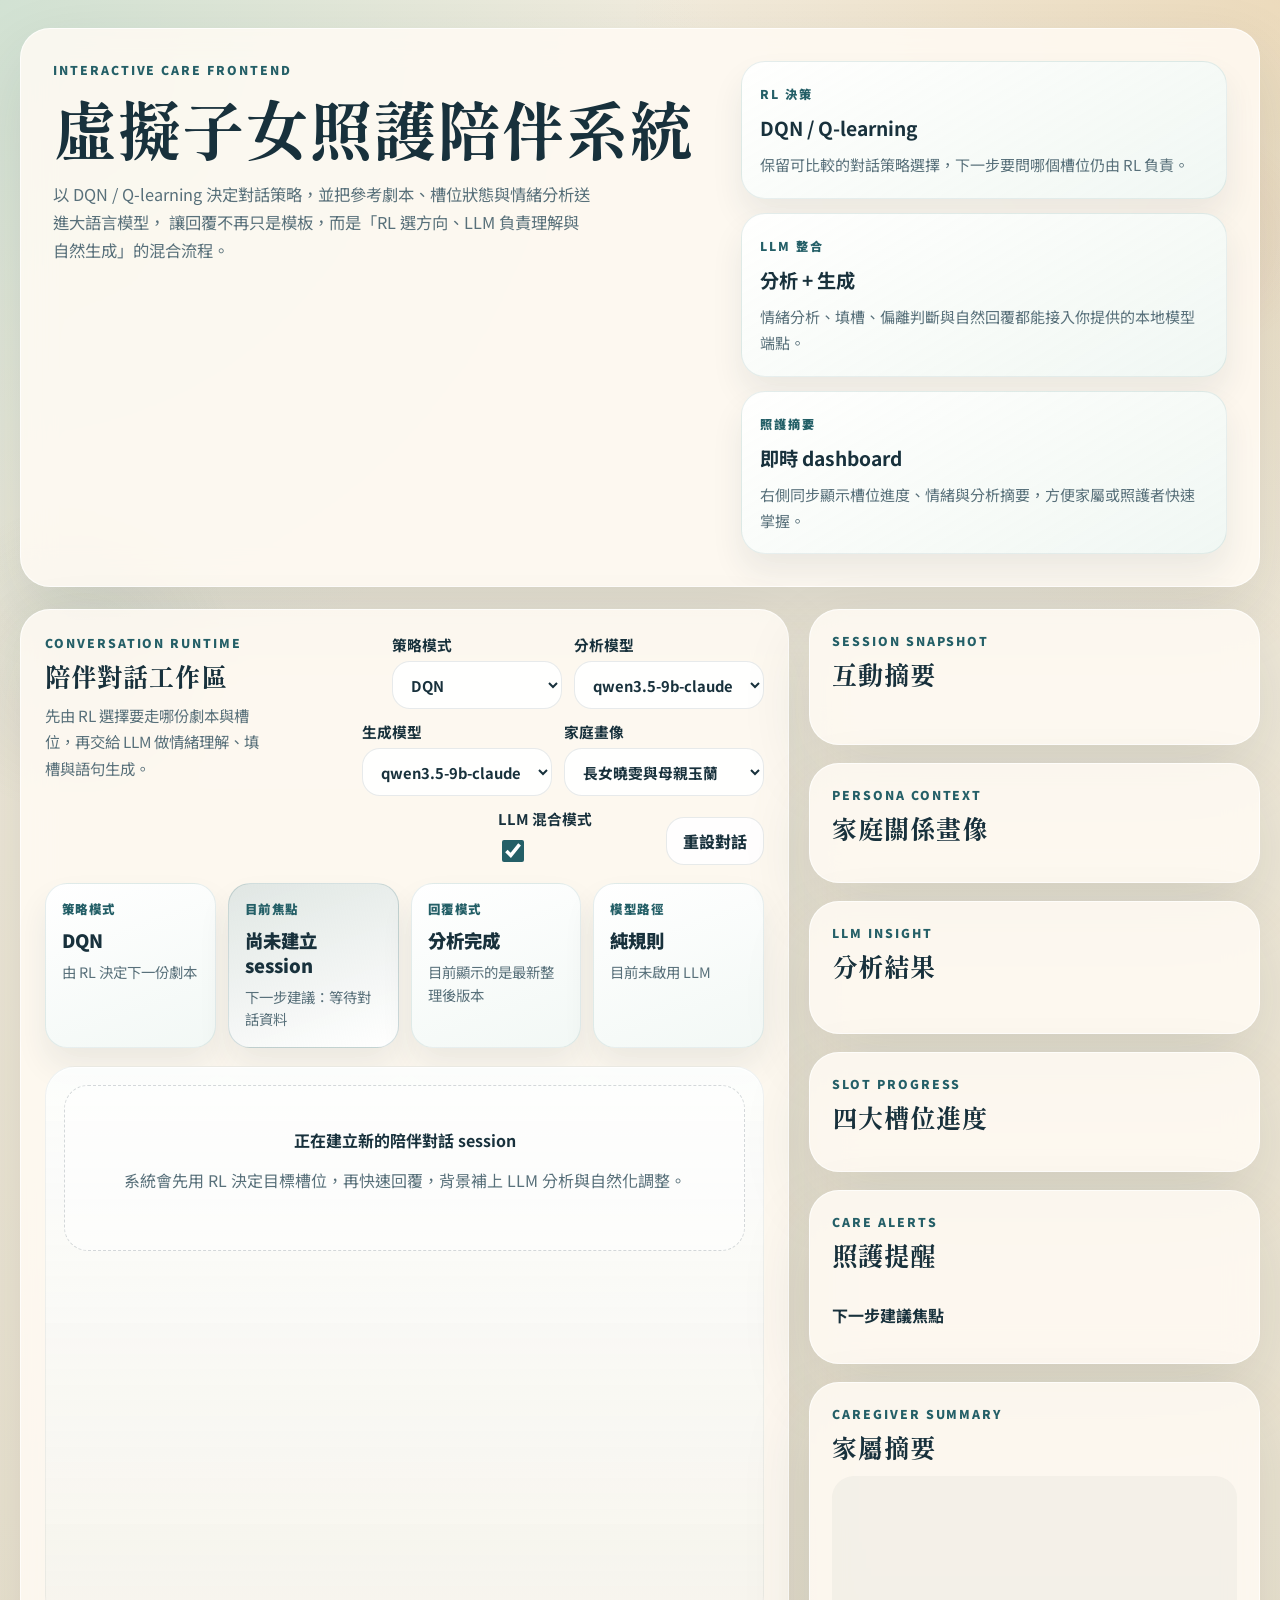
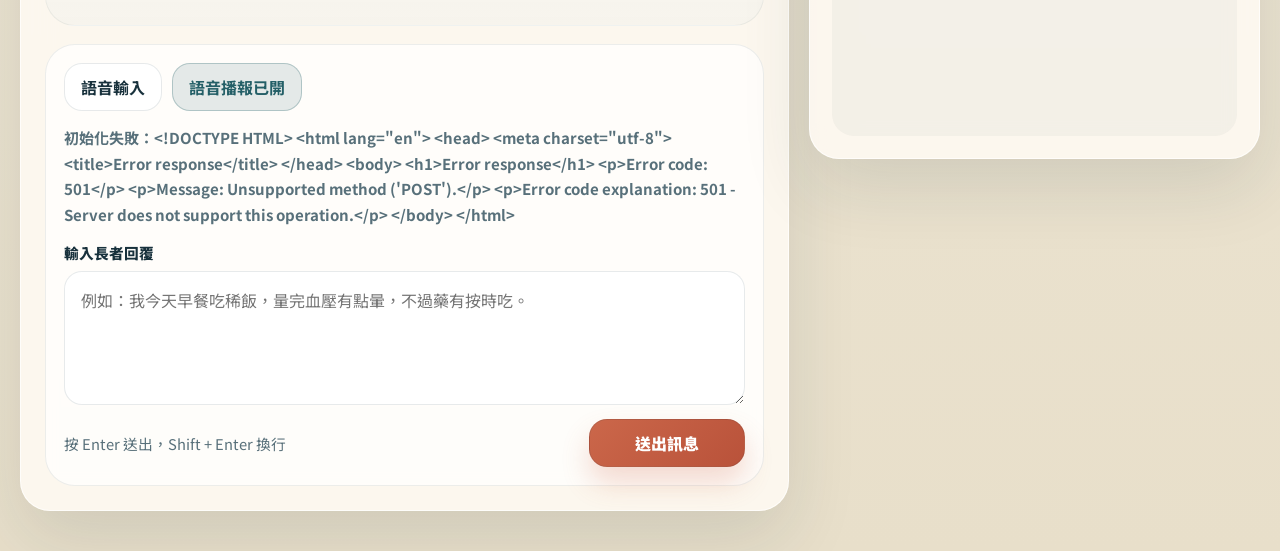
==== commit cd70e220: "Add family persona profiles for virtual child mode" ====
--- a/care_frontend/index.html
+++ b/care_frontend/index.html
@@ -68,6 +68,11 @@
               <select id="generation-preset-select"></select>
             </label>
 
+            <label class="field" for="persona-profile-select">
+              <span>家庭畫像</span>
+              <select id="persona-profile-select"></select>
+            </label>
+
             <label class="toggle-field" for="llm-enabled-checkbox">
               <span>LLM 混合模式</span>
               <input id="llm-enabled-checkbox" class="toggle-input" type="checkbox" checked>
@@ -115,6 +120,12 @@
         </section>
 
         <section class="dashboard-card">
+          <p class="section-label">Persona Context</p>
+          <h2>家庭關係畫像</h2>
+          <div id="persona-panel" class="slot-stack"></div>
+        </section>
+
+        <section class="dashboard-card">
           <p class="section-label">LLM Insight</p>
           <h2>分析結果</h2>
           <div id="emotion-panel" class="emotion-panel"></div>
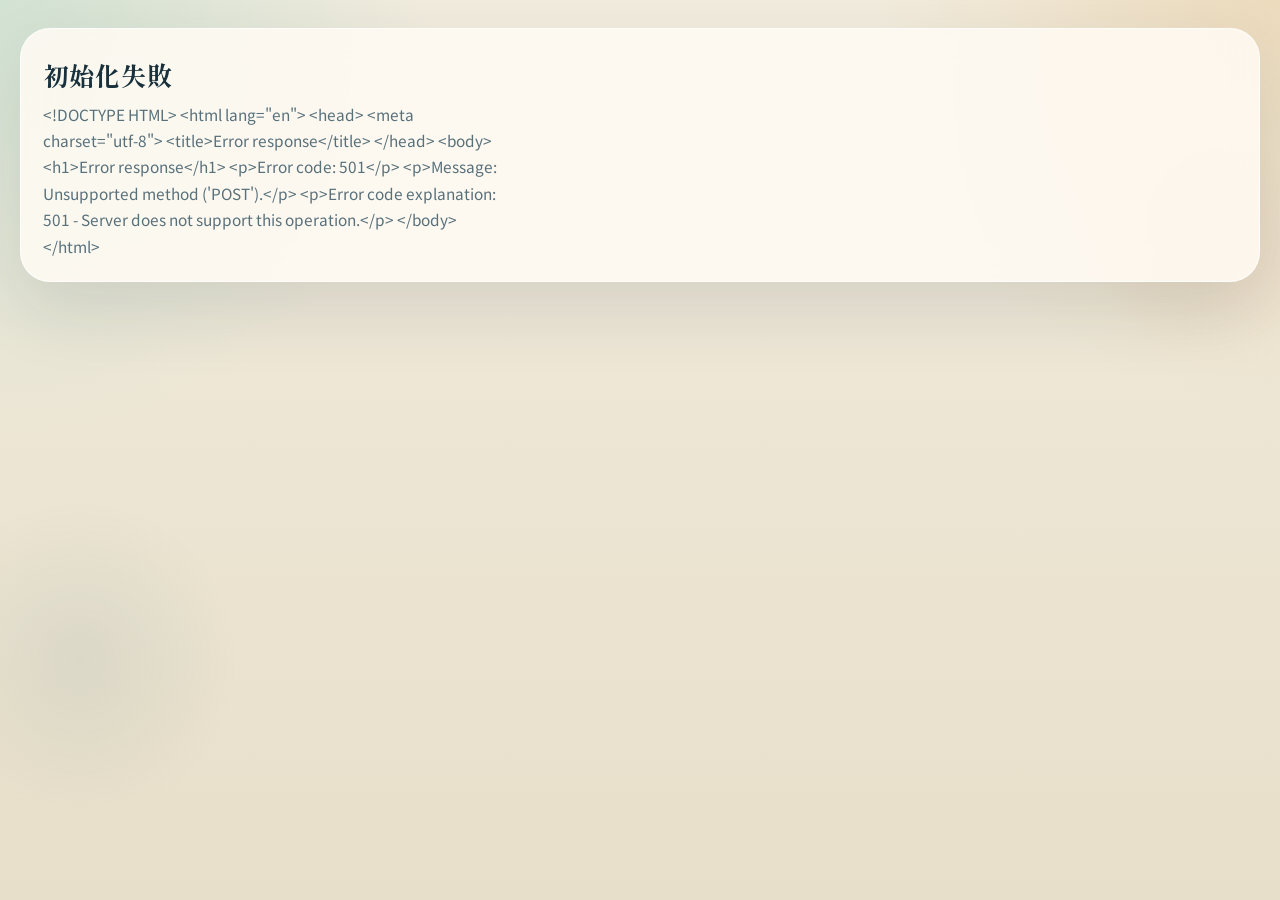
==== commit f20115c7: "Add guided portal, login flow, and admin console" ====
--- a/care_frontend/index.html
+++ b/care_frontend/index.html
@@ -10,151 +10,7 @@
   <link rel="stylesheet" href="./styles.css">
 </head>
 <body>
-  <div class="app-shell">
-    <header class="hero">
-      <div class="hero-copy">
-        <p class="eyebrow">Interactive Care Frontend</p>
-        <h1>虛擬子女照護陪伴系統</h1>
-        <p class="hero-text">
-          以 DQN / Q-learning 決定對話策略，並把參考劇本、槽位狀態與情緒分析送進大語言模型，
-          讓回覆不再只是模板，而是「RL 選方向、LLM 負責理解與自然生成」的混合流程。
-        </p>
-      </div>
-
-      <div class="hero-highlights">
-        <article class="highlight-card">
-          <span class="highlight-kicker">RL 決策</span>
-          <strong>DQN / Q-learning</strong>
-          <p>保留可比較的對話策略選擇，下一步要問哪個槽位仍由 RL 負責。</p>
-        </article>
-        <article class="highlight-card">
-          <span class="highlight-kicker">LLM 整合</span>
-          <strong>分析 + 生成</strong>
-          <p>情緒分析、填槽、偏離判斷與自然回覆都能接入你提供的本地模型端點。</p>
-        </article>
-        <article class="highlight-card">
-          <span class="highlight-kicker">照護摘要</span>
-          <strong>即時 dashboard</strong>
-          <p>右側同步顯示槽位進度、情緒與分析摘要，方便家屬或照護者快速掌握。</p>
-        </article>
-      </div>
-    </header>
-
-    <main class="layout">
-      <section class="chat-panel" aria-label="互動對話區">
-        <div class="panel-head">
-          <div>
-            <p class="section-label">Conversation Runtime</p>
-            <h2>陪伴對話工作區</h2>
-            <p class="panel-text">先由 RL 選擇要走哪份劇本與槽位，再交給 LLM 做情緒理解、填槽與語句生成。</p>
-          </div>
-
-          <div class="control-cluster">
-            <label class="field" for="algorithm-select">
-              <span>策略模式</span>
-              <select id="algorithm-select">
-                <option value="dqn">DQN</option>
-                <option value="q_learning">Q-learning</option>
-              </select>
-            </label>
-
-            <label class="field" for="analysis-preset-select">
-              <span>分析模型</span>
-              <select id="analysis-preset-select"></select>
-            </label>
-
-            <label class="field" for="generation-preset-select">
-              <span>生成模型</span>
-              <select id="generation-preset-select"></select>
-            </label>
-
-            <label class="field" for="persona-profile-select">
-              <span>家庭畫像</span>
-              <select id="persona-profile-select"></select>
-            </label>
-
-            <label class="toggle-field" for="llm-enabled-checkbox">
-              <span>LLM 混合模式</span>
-              <input id="llm-enabled-checkbox" class="toggle-input" type="checkbox" checked>
-            </label>
-
-            <button id="reset-button" class="ghost-button" type="button">重設對話</button>
-          </div>
-        </div>
-
-        <div id="status-band" class="status-band" aria-live="polite"></div>
-
-        <div id="chat-thread" class="chat-thread" aria-live="polite"></div>
-
-        <form id="composer-form" class="composer">
-          <div class="composer-tools">
-            <div class="tool-group">
-              <button id="listen-button" class="tool-button" type="button" aria-label="開始或停止語音輸入">語音輸入</button>
-              <button id="speak-toggle" class="tool-button is-active" type="button">語音播報已開</button>
-            </div>
-            <span id="voice-status" class="voice-status">語音功能就緒</span>
-          </div>
-
-          <label class="composer-field" for="message-input">
-            <span>輸入長者回覆</span>
-            <textarea
-              id="message-input"
-              rows="4"
-              placeholder="例如：我今天早餐吃稀飯，量完血壓有點暈，不過藥有按時吃。"
-            ></textarea>
-          </label>
-
-          <div class="composer-actions">
-            <p class="composer-note">按 Enter 送出，Shift + Enter 換行</p>
-            <button id="send-button" class="send-button" type="submit">送出訊息</button>
-          </div>
-        </form>
-      </section>
-
-      <aside class="dashboard" aria-label="照護儀表板">
-        <section class="dashboard-card">
-          <p class="section-label">Session Snapshot</p>
-          <h2>互動摘要</h2>
-          <div id="summary-cards" class="summary-grid"></div>
-          <div id="llm-overview" class="llm-overview"></div>
-        </section>
-
-        <section class="dashboard-card">
-          <p class="section-label">Persona Context</p>
-          <h2>家庭關係畫像</h2>
-          <div id="persona-panel" class="slot-stack"></div>
-        </section>
-
-        <section class="dashboard-card">
-          <p class="section-label">LLM Insight</p>
-          <h2>分析結果</h2>
-          <div id="emotion-panel" class="emotion-panel"></div>
-          <p id="analysis-summary" class="analysis-note"></p>
-        </section>
-
-        <section class="dashboard-card">
-          <p class="section-label">Slot Progress</p>
-          <h2>四大槽位進度</h2>
-          <div id="slot-progress" class="slot-stack"></div>
-        </section>
-
-        <section class="dashboard-card">
-          <p class="section-label">Care Alerts</p>
-          <h2>照護提醒</h2>
-          <div id="concern-list" class="chip-list"></div>
-          <h3 class="subheading">下一步建議焦點</h3>
-          <div id="focus-list" class="chip-list"></div>
-        </section>
-
-        <section class="dashboard-card">
-          <p class="section-label">Caregiver Summary</p>
-          <h2>家屬摘要</h2>
-          <pre id="summary-markdown" class="summary-markdown"></pre>
-        </section>
-      </aside>
-    </main>
-  </div>
-
+  <div id="app-root"></div>
   <script src="./app.js"></script>
 </body>
 </html>
--- a/care_frontend/styles.css
+++ b/care_frontend/styles.css
@@ -75,6 +75,239 @@
   padding: 28px 20px 40px;
 }
 
+.topbar {
+  display: flex;
+  justify-content: space-between;
+  align-items: center;
+  gap: 16px;
+  margin-bottom: 18px;
+  padding: 16px 20px;
+  border-radius: var(--radius-xl);
+  border: 1px solid rgba(255, 255, 255, 0.72);
+  background: rgba(255, 251, 244, 0.86);
+  box-shadow: var(--shadow-md);
+  backdrop-filter: blur(14px);
+}
+
+.brand-block {
+  display: grid;
+  gap: 4px;
+}
+
+.brand-block strong {
+  font-size: 1.2rem;
+}
+
+.brand-kicker {
+  font-size: 0.78rem;
+  letter-spacing: 0.16em;
+  text-transform: uppercase;
+  color: var(--teal);
+  font-weight: 900;
+}
+
+.topbar-actions {
+  display: flex;
+  flex-wrap: wrap;
+  gap: 10px;
+  justify-content: flex-end;
+  align-items: center;
+}
+
+.user-pill {
+  display: inline-flex;
+  align-items: center;
+  min-height: 44px;
+  padding: 0 14px;
+  border-radius: 999px;
+  background: rgba(36, 95, 103, 0.08);
+  color: var(--teal);
+  font-weight: 800;
+}
+
+.hero-actions,
+.inline-actions {
+  display: flex;
+  flex-wrap: wrap;
+  gap: 12px;
+  margin-top: 18px;
+}
+
+.hero-side {
+  display: grid;
+  align-content: start;
+  gap: 14px;
+}
+
+.landing-section,
+.auth-card {
+  padding: 24px;
+}
+
+.persona-preview-grid,
+.portal-grid,
+.account-grid {
+  display: grid;
+  gap: 16px;
+}
+
+.persona-preview-grid {
+  grid-template-columns: repeat(3, minmax(0, 1fr));
+  margin-top: 18px;
+}
+
+.persona-preview,
+.account-card,
+.portal-card,
+.report-record,
+.record-card,
+.timeline-item {
+  padding: 18px;
+  border-radius: var(--radius-lg);
+  border: 1px solid rgba(24, 49, 60, 0.08);
+  background: rgba(255, 255, 255, 0.88);
+  box-shadow: 0 12px 22px rgba(24, 49, 60, 0.05);
+}
+
+.persona-preview h3,
+.portal-card strong {
+  margin: 8px 0 0;
+}
+
+.persona-meta,
+.account-credentials,
+.report-record-meta {
+  display: flex;
+  flex-wrap: wrap;
+  gap: 10px;
+  margin-top: 12px;
+  color: var(--ink-soft);
+}
+
+.auth-layout {
+  display: grid;
+  grid-template-columns: minmax(0, 0.85fr) minmax(0, 1.15fr);
+  gap: 20px;
+}
+
+.auth-form,
+.admin-form {
+  display: grid;
+  gap: 14px;
+}
+
+.text-input,
+.text-area {
+  width: 100%;
+  min-height: 48px;
+  padding: 14px 16px;
+  border: 1px solid var(--line);
+  border-radius: var(--radius-md);
+  background: rgba(255, 255, 255, 0.98);
+  color: var(--ink);
+  font: inherit;
+}
+
+.text-area {
+  min-height: 140px;
+  resize: vertical;
+}
+
+.text-area.tall {
+  min-height: 250px;
+}
+
+.form-error {
+  margin: 0;
+  color: #9b3d25;
+  font-weight: 800;
+}
+
+.portal-grid {
+  grid-template-columns: repeat(3, minmax(0, 1fr));
+}
+
+.portal-card {
+  text-align: left;
+  cursor: pointer;
+  transition: transform 180ms ease, box-shadow 180ms ease, border-color 180ms ease;
+}
+
+.portal-card:hover,
+.portal-card:focus-visible {
+  transform: translateY(-2px);
+  border-color: rgba(36, 95, 103, 0.22);
+  box-shadow: 0 18px 30px rgba(24, 49, 60, 0.08);
+}
+
+.chat-panel-single {
+  max-width: 960px;
+  margin: 0 auto;
+}
+
+.slot-notes,
+.report-record p,
+.timeline-item p,
+.record-card p {
+  margin: 10px 0 0;
+  color: var(--ink-soft);
+  line-height: 1.7;
+}
+
+.report-layout,
+.admin-grid {
+  display: grid;
+  gap: 18px;
+}
+
+.report-layout {
+  grid-template-columns: repeat(2, minmax(0, 1fr));
+  align-items: start;
+}
+
+.admin-grid {
+  grid-template-columns: repeat(2, minmax(0, 1fr));
+  align-items: start;
+}
+
+.report-record-list,
+.record-stack,
+.timeline-list {
+  display: grid;
+  gap: 12px;
+  margin-top: 18px;
+}
+
+.table-wrap {
+  overflow: auto;
+  margin-top: 18px;
+}
+
+.admin-table {
+  width: 100%;
+  border-collapse: collapse;
+  font-size: 0.92rem;
+}
+
+.admin-table th,
+.admin-table td {
+  padding: 12px 10px;
+  border-bottom: 1px solid rgba(24, 49, 60, 0.08);
+  text-align: left;
+  vertical-align: top;
+}
+
+.table-actions {
+  display: flex;
+  gap: 8px;
+  flex-wrap: wrap;
+}
+
+.danger {
+  color: #9b3d25;
+  border-color: rgba(155, 61, 37, 0.18);
+}
+
 .hero,
 .chat-panel,
 .dashboard-card {
@@ -160,15 +393,38 @@
   box-shadow: var(--shadow-md);
 }
 
+.guide-card {
+  padding: 18px 18px 20px;
+  border-radius: var(--radius-lg);
+  background:
+    linear-gradient(150deg, rgba(255, 255, 255, 0.82), rgba(240, 247, 243, 0.96)),
+    var(--surface-strong);
+  border: 1px solid rgba(36, 95, 103, 0.1);
+  box-shadow: var(--shadow-md);
+}
+
 .highlight-card strong {
   display: block;
   margin-top: 10px;
   font-size: 1.2rem;
 }
 
+.guide-card strong {
+  display: block;
+  margin-top: 10px;
+  font-size: 1.2rem;
+}
+
 .highlight-card p {
   margin: 10px 0 0;
   font-size: 0.94rem;
+}
+
+.guide-card p {
+  margin: 10px 0 0;
+  font-size: 0.94rem;
+  color: var(--ink-soft);
+  line-height: 1.72;
 }
 
 .layout {
@@ -652,6 +908,14 @@
     grid-template-columns: 1fr;
   }
 
+  .auth-layout,
+  .report-layout,
+  .admin-grid,
+  .persona-preview-grid,
+  .portal-grid {
+    grid-template-columns: 1fr;
+  }
+
   .status-band {
     grid-template-columns: repeat(2, minmax(0, 1fr));
   }
@@ -660,6 +924,11 @@
 @media (max-width: 980px) {
   .hero {
     grid-template-columns: 1fr;
+  }
+
+  .topbar {
+    flex-direction: column;
+    align-items: stretch;
   }
 }
 
@@ -677,7 +946,10 @@
   .panel-head,
   .control-cluster,
   .composer-tools,
-  .composer-actions {
+  .composer-actions,
+  .topbar-actions,
+  .hero-actions,
+  .inline-actions {
     flex-direction: column;
     align-items: stretch;
   }
